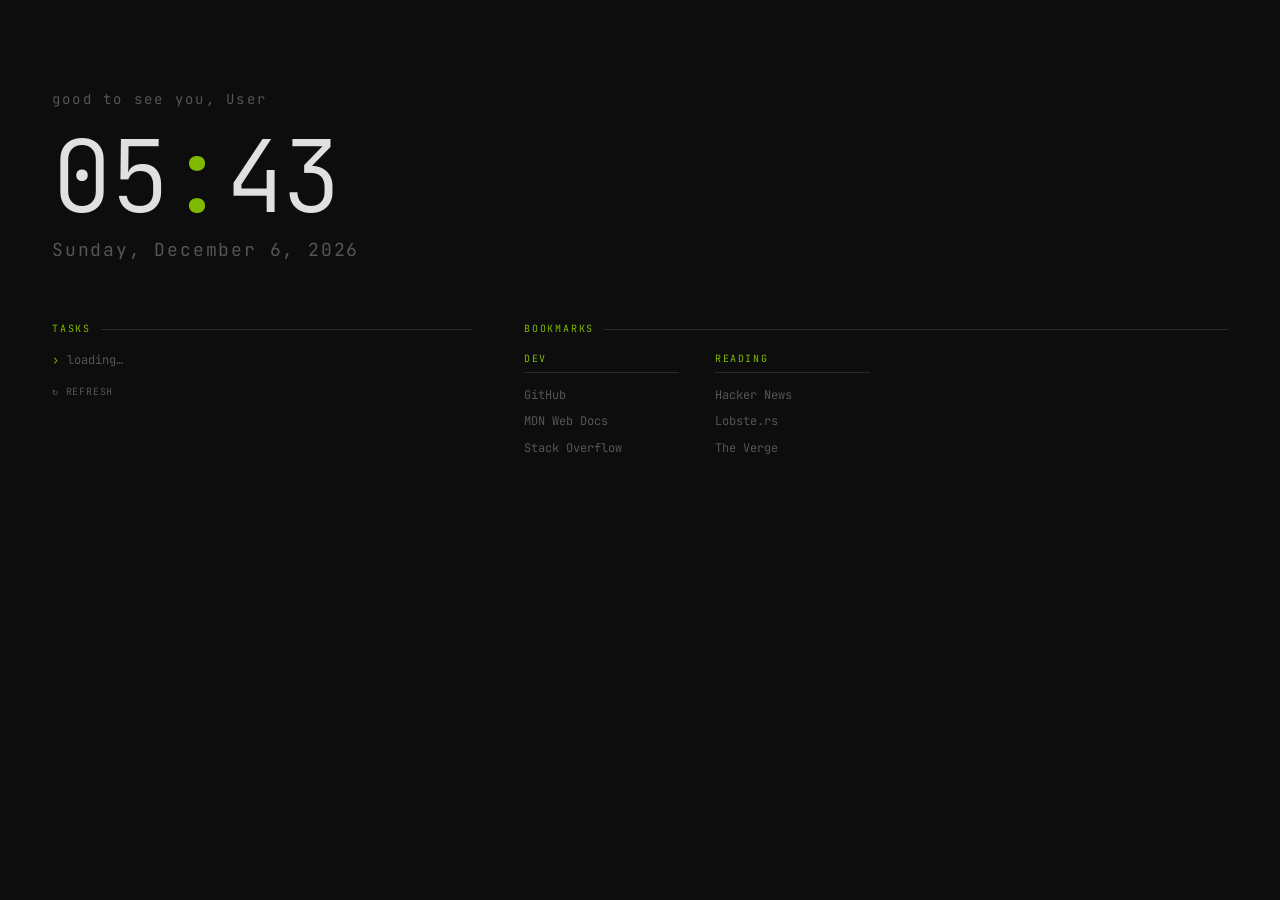
==== index.html @ afd22aeb "first commit" ====
<!DOCTYPE html>
<html lang="en">
<head>
  <meta charset="UTF-8">
  <meta name="viewport" content="width=device-width, initial-scale=1.0">
  <title>💀 Home</title>
  <link rel="preconnect" href="https://fonts.googleapis.com">
  <link rel="preconnect" href="https://fonts.gstatic.com" crossorigin>
  <link id="font-link" href="https://fonts.googleapis.com/css2?family=JetBrains+Mono:wght@300;400;700&display=swap" rel="stylesheet">
  <link rel="stylesheet" href="style.css">
</head>
<body>

<nav id="top-nav">
  <a id="settings-btn" href="settings.html">[ settings ]</a>
</nav>

<main id="main">
  <section id="hero">
    <div id="greeting"></div>
    <div id="clock">
      <span id="clock-h">00</span><span class="sep">:</span><span id="clock-m">00</span><span id="clock-ampm"></span>
    </div>
    <div id="date-line"></div>
  </section>

  <div id="content-row">
    <section id="tasks-col">
      <div class="sec-label">tasks</div>
      <div id="task-list">
        <div class="task-item muted">loading…</div>
      </div>
      <button id="task-refresh" class="ghost-btn">↻ refresh</button>
    </section>

    <section id="bookmarks-col">
      <div class="sec-label">bookmarks</div>
      <div id="bookmark-grid"></div>
    </section>
  </div>
</main>

<script src="storage.js"></script>
<script src="clock.js"></script>
<script src="bookmarks.js"></script>
<script src="tasks.js"></script>
<script src="main.js"></script>
</body>
</html>
---- style.css ----
:root {
  --bg:      #0d0d0d;
  --surface: #161616;
  --border:  #2a2a2a;
  --text:    #e0e0e0;
  --muted:   #555555;
  --accent:  #7fba00;
  --font:    'JetBrains Mono', 'Courier New', monospace;
}

*, *::before, *::after { box-sizing: border-box; margin: 0; padding: 0; }

html, body {
  height: 100%;
  overflow: hidden;
  background: var(--bg);
  color: var(--text);
  font-family: var(--font);
  font-size: 14px;
  line-height: 1.6;
  -webkit-font-smoothing: antialiased;
}

/* Hide scrollbar everywhere */
::-webkit-scrollbar { width: 0; background: transparent; }
::-webkit-scrollbar-thumb { background: transparent; }
* { scrollbar-width: none; }

a { color: var(--text); text-decoration: none; }
a:hover { color: var(--accent); }

input, select, textarea {
  font-family: var(--font);
  font-size: 13px;
  background: var(--surface);
  color: var(--text);
  border: 1px solid var(--border);
  border-radius: 3px;
  padding: 6px 10px;
  outline: none;
  transition: border-color 0.15s;
}
input:focus, select:focus, textarea:focus { border-color: var(--accent); }

input[type="radio"] {
  width: 14px; height: 14px;
  accent-color: var(--accent);
  padding: 0;
  background: none;
  border: none;
}

button {
  font-family: var(--font);
  font-size: 11px;
  cursor: pointer;
  border-radius: 3px;
  letter-spacing: 0.06em;
  text-transform: uppercase;
  padding: 5px 12px;
  transition: color 0.15s, border-color 0.15s, background 0.15s;
}

.ghost-btn {
  background: transparent;
  color: var(--muted);
  border: 1px solid var(--border);
}
.ghost-btn:hover { color: var(--accent); border-color: var(--accent); }

.primary-btn {
  background: var(--accent);
  color: var(--bg);
  border: 1px solid var(--accent);
  font-weight: 700;
}
.primary-btn:hover { background: transparent; color: var(--accent); }

.danger-btn {
  background: transparent;
  color: var(--muted);
  border: 1px solid var(--border);
  padding: 3px 8px;
}
.danger-btn:hover { color: #e05252; border-color: #e05252; }

.muted { color: var(--muted); }

/* Top nav */
#top-nav {
  position: fixed;
  top: 0; right: 0;
  padding: 14px 20px;
  z-index: 100;
}

#settings-btn {
  font-size: 11px;
  letter-spacing: 0.1em;
  text-transform: uppercase;
  color: var(--muted);
  opacity: 0;
  transition: opacity 0.2s, color 0.2s;
}
#settings-btn:hover {
  opacity: 1;
  color: var(--accent);
}

/* Section label */
.sec-label {
  font-size: 10px;
  letter-spacing: 0.18em;
  text-transform: uppercase;
  color: var(--accent);
  margin-bottom: 14px;
  display: flex;
  align-items: center;
  gap: 10px;
}
.sec-label::after {
  content: '';
  flex: 1;
  height: 1px;
  background: var(--border);
}

/* Toast */
.toast {
  position: fixed;
  bottom: 24px; right: 24px;
  background: var(--surface);
  border: 1px solid var(--accent);
  color: var(--accent);
  padding: 8px 16px;
  font-size: 11px;
  letter-spacing: 0.08em;
  text-transform: uppercase;
  z-index: 9999;
  animation: fadeInOut 2.5s forwards;
  pointer-events: none;
}
@keyframes fadeInOut {
  0%   { opacity: 0; transform: translateY(6px); }
  12%  { opacity: 1; transform: translateY(0); }
  75%  { opacity: 1; }
  100% { opacity: 0; }
}

/* ── Index page ──────────────────────────────────────── */
#main {
  height: 100vh;
  display: flex;
  flex-direction: column;
  padding: 0 52px 52px;
  max-width: 1600px;
  margin: 0 auto;
  width: 100%;
  overflow: hidden;
}

#hero {
  padding: 88px 0 56px;
  display: flex;
  flex-direction: column;
  gap: 4px;
  flex-shrink: 0;
}

#greeting {
  font-size: 14px;
  color: var(--muted);
  margin-bottom: 12px;
  letter-spacing: 0.16em;
}

#clock {
  font-size: clamp(54px, 9vw, 100px);
  font-weight: 300;
  letter-spacing: -0.025em;
  line-height: 1;
  font-variant-numeric: tabular-nums;
}

.sep { color: var(--accent); }

#clock-ampm {
  font-size: 0.32em;
  vertical-align: middle;
  color: var(--muted);
  letter-spacing: 0.12em;
}

#date-line {
  font-size: 18px;
  color: var(--muted);
  letter-spacing: 0.1em;
  margin-top: 6px;
}

#content-row {
  display: flex;
  gap: 52px;
  align-items: flex-start;
  flex: 1;
  overflow: hidden;
}

/* Tasks */
#tasks-col {
  flex: 0 0 420px;
  overflow: hidden;
}

#task-list {
  display: flex;
  flex-direction: column;
  gap: 5px;
  margin-bottom: 10px;
  max-height: 340px;
  overflow-y: auto;
}

.task-item {
  display: flex;
  align-items: flex-start;
  gap: 8px;
  font-size: 12px;
  color: var(--muted);
  line-height: 1.5;
}
.task-item::before {
  content: '›';
  color: var(--accent);
  flex-shrink: 0;
}
.task-item span {
  overflow: hidden;
  text-overflow: ellipsis;
  white-space: nowrap;
}

/* Local task check button */
.local-task-check {
  cursor: pointer;
  color: var(--accent);
  flex-shrink: 0;
  font-size: 11px;
  line-height: 1.8;
  user-select: none;
}
.local-task-check:hover { color: var(--text); }

/* Google Tasks specific */
.gtask-check {
  cursor: pointer;
  color: var(--accent);
  flex-shrink: 0;
  font-size: 11px;
  line-height: 1.8;
  user-select: none;
}
.gtask-check:hover { color: var(--text); }

.gtask-due {
  font-size: 9px;
  color: var(--muted);
  flex-shrink: 0;
  letter-spacing: 0.04em;
  border: 1px solid var(--border);
  padding: 1px 4px;
  border-radius: 2px;
}

.local-task-title { flex: 1; min-width: 0; overflow: hidden; text-overflow: ellipsis; white-space: nowrap; }

.local-task-del {
  flex-shrink: 0;
  font-size: 12px;
  line-height: 1.6;
  color: transparent;
  cursor: pointer;
  user-select: none;
  transition: color 0.12s;
  padding-left: 4px;
}
.task-item:hover .local-task-del { color: var(--border); }
.local-task-del:hover { color: #e05252 !important; }

#task-refresh {
  font-size: 10px;
  padding: 3px 0;
  border: none;
  background: transparent;
  color: var(--muted);
  text-transform: uppercase;
  letter-spacing: 0.08em;
  cursor: pointer;
}
#task-refresh:hover { color: var(--accent); }

/* Bookmarks */
#bookmarks-col {
  flex: 1;
  min-width: 0;
  overflow-x: auto;
  overflow-y: hidden;
}

#bookmark-grid {
  display: flex;
  gap: 36px;
  align-items: flex-start;
}

.bm-category { flex: 0 0 155px; }

.bm-cat-label {
  font-size: 10px;
  letter-spacing: 0.16em;
  text-transform: uppercase;
  color: var(--accent);
  margin-bottom: 10px;
  padding-bottom: 5px;
  border-bottom: 1px solid var(--border);
}

.bm-list {
  display: flex;
  flex-direction: column;
  gap: 1px;
}

.bm-link {
  display: flex;
  align-items: center;
  gap: 7px;
  color: var(--muted);
  font-size: 12px;
  padding: 3px 0;
  white-space: nowrap;
  overflow: hidden;
  text-overflow: ellipsis;
  transition: color 0.1s;
  position: relative;
}
.bm-link:hover {
  color: var(--text);
  font-weight: 700;
  text-decoration: underline;
  text-underline-offset: 3px;
  text-decoration-color: var(--accent);
}

.bm-fav {
  width: 12px;
  height: 12px;
  flex-shrink: 0;
  opacity: 0.45;
  image-rendering: -webkit-optimize-contrast;
}
.bm-link:hover .bm-fav { opacity: 1; }

.bm-title {
  overflow: hidden;
  text-overflow: ellipsis;
  white-space: nowrap;
  flex: 1;
  min-width: 0;
}

.bm-link .bm-tooltip {
  display: none;
  position: absolute;
  left: 0;
  top: 100%;
  background: var(--surface);
  border: 1px solid var(--border);
  color: var(--text);
  font-size: 11px;
  padding: 4px 9px;
  white-space: nowrap;
  z-index: 50;
  margin-top: 2px;
  font-weight: 400;
  text-decoration: none;
  pointer-events: none;
}
.bm-link:hover .bm-tooltip { display: block; }

@media (max-width: 720px) {
  html, body { overflow: auto; }
  #main { height: auto; overflow: visible; padding: 0 20px 40px; }
  #hero { padding: 64px 0 44px; }
  #content-row { flex-direction: column; gap: 36px; overflow: visible; }
  #tasks-col { flex: none; width: 100%; }
}

/* Due date badge on google tasks */
.task-due {
  display: inline-block;
  font-size: 9px;
  letter-spacing: 0.06em;
  color: var(--accent);
  border: 1px solid var(--border);
  padding: 0 4px;
  border-radius: 2px;
  margin-left: 5px;
  vertical-align: middle;
  white-space: nowrap;
  opacity: 0.8;
}
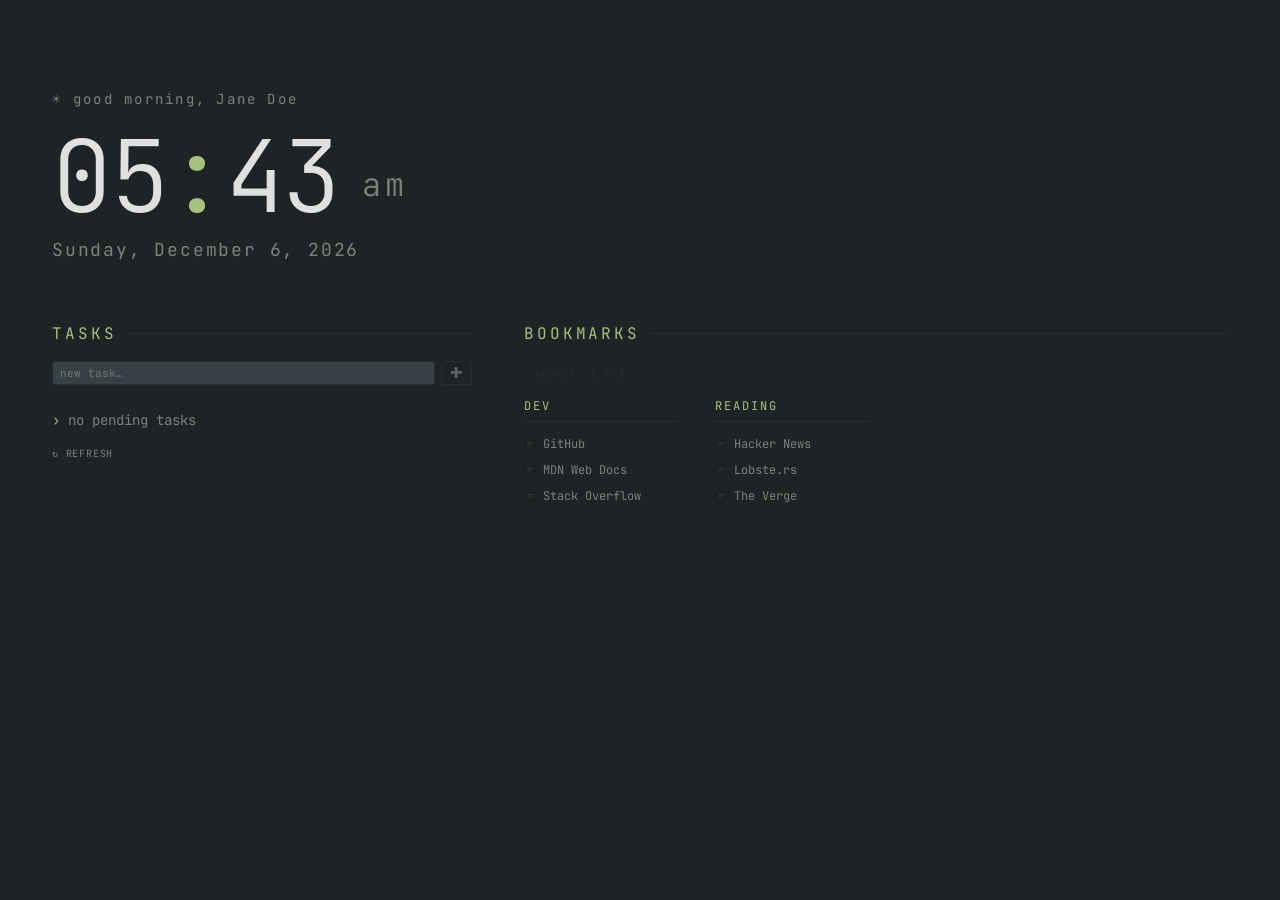
==== commit 1dab56ac: "[FEAT] Bookmark search feature" ====
--- a/index.html
+++ b/index.html
@@ -35,6 +35,16 @@
 
     <section id="bookmarks-col">
       <div class="sec-label">bookmarks</div>
+      <div id="bm-search-wrap">
+        <input
+          type="text"
+          id="bm-search"
+          class="bm-search-input"
+          placeholder="search  [ / ]"
+          autocomplete="off"
+          spellcheck="false"
+        >
+      </div>
       <div id="bookmark-grid"></div>
     </section>
   </div>
@@ -46,4 +56,4 @@
 <script src="tasks.js"></script>
 <script src="main.js"></script>
 </body>
-</html>
+</html>
--- a/style.css
+++ b/style.css
@@ -1,10 +1,10 @@
 :root {
-  --bg:      #0d0d0d;
-  --surface: #161616;
-  --border:  #2a2a2a;
+  --bg:      #1e2326;
+  --surface: #374145;
+  --border:  #272e33;
   --text:    #e0e0e0;
-  --muted:   #555555;
-  --accent:  #7fba00;
+  --muted:   #7a8478;
+  --accent:  #a7c080;
   --font:    'JetBrains Mono', 'Courier New', monospace;
 }
 
@@ -109,7 +109,7 @@
 
 /* Section label */
 .sec-label {
-  font-size: 10px;
+  font-size: 16px;
   letter-spacing: 0.18em;
   text-transform: uppercase;
   color: var(--accent);
@@ -147,7 +147,8 @@
   100% { opacity: 0; }
 }
 
-/* ── Index page ──────────────────────────────────────── */
+/* ── Index page ──────────────────────────────────────────────────────────── */
+
 #main {
   height: 100vh;
   display: flex;
@@ -225,7 +226,7 @@
   display: flex;
   align-items: flex-start;
   gap: 8px;
-  font-size: 12px;
+  font-size: 14px;
   color: var(--muted);
   line-height: 1.5;
 }
@@ -245,22 +246,23 @@
   cursor: pointer;
   color: var(--accent);
   flex-shrink: 0;
-  font-size: 11px;
+  font-size: 12px;
   line-height: 1.8;
   user-select: none;
 }
 .local-task-check:hover { color: var(--text); }
 
-/* Google Tasks specific */
+/* Google Tasks */
 .gtask-check {
   cursor: pointer;
   color: var(--accent);
   flex-shrink: 0;
-  font-size: 11px;
+  font-size: 12px;
   line-height: 1.8;
   user-select: none;
 }
 .gtask-check:hover { color: var(--text); }
+.gtask-check.task-btn-loading { opacity: 0.4; pointer-events: none; }
 
 .gtask-due {
   font-size: 9px;
@@ -305,18 +307,49 @@
   min-width: 0;
   overflow-x: auto;
   overflow-y: hidden;
+  display: flex;
+  flex-direction: column;
+}
+
+/* Bookmark search */
+#bm-search-wrap {
+  margin-bottom: 12px;
+  flex-shrink: 0;
+}
+
+.bm-search-input {
+  width: 200px;
+  font-size: 11px;
+  padding: 4px 9px;
+  color: var(--muted);
+  background: transparent;
+  border: 1px solid transparent;
+  border-radius: 3px;
+  transition: border-color 0.15s, color 0.15s, width 0.2s;
+}
+.bm-search-input::placeholder { color: var(--border); }
+.bm-search-input:focus {
+  border-color: var(--border);
+  color: var(--text);
+  outline: none;
+  width: 260px;
+}
+.bm-search-input:not(:placeholder-shown) {
+  border-color: var(--accent);
+  color: var(--text);
 }
 
 #bookmark-grid {
   display: flex;
   gap: 36px;
   align-items: flex-start;
+  flex: 1;
 }
 
 .bm-category { flex: 0 0 155px; }
 
 .bm-cat-label {
-  font-size: 10px;
+  font-size: 12px;
   letter-spacing: 0.16em;
   text-transform: uppercase;
   color: var(--accent);
@@ -377,7 +410,7 @@
   background: var(--surface);
   border: 1px solid var(--border);
   color: var(--text);
-  font-size: 11px;
+  font-size: 12px;
   padding: 4px 9px;
   white-space: nowrap;
   z-index: 50;
@@ -394,6 +427,8 @@
   #hero { padding: 64px 0 44px; }
   #content-row { flex-direction: column; gap: 36px; overflow: visible; }
   #tasks-col { flex: none; width: 100%; }
+  .bm-search-input { width: 100%; }
+  .bm-search-input:focus { width: 100%; }
 }
 
 /* Due date badge on google tasks */
@@ -409,4 +444,57 @@
   vertical-align: middle;
   white-space: nowrap;
   opacity: 0.8;
+}
+
+/* ── Task state classes ──────────────────────────────────────────────────── */
+
+.task-done          { opacity: 0.38; }
+.task-strikethrough { text-decoration: line-through; text-decoration-color: var(--accent); }
+.task-error-msg     { color: #e05252; }
+.task-inline-err    { color: #e05252; font-size: 10px; }
+
+/* Google Tasks add-task row */
+#gtask-add-row {
+  margin-bottom: 20px;
+  display: flex;
+  flex-direction: column;
+  gap: 5px;
+}
+
+.gtask-add-controls {
+  display: flex;
+  gap: 6px;
+}
+
+.task-text-input {
+  flex: 1;
+  font-size: 11px;
+  padding: 4px 7px;
+  min-width: 0;
+}
+
+.gtask-due-input {
+  font-size: 10px;
+  padding: 3px 7px;
+  color: var(--muted);
+  background: var(--surface);
+  border: 1px solid var(--border);
+  border-radius: 3px;
+  font-family: var(--font);
+  width: 100%;
+  color-scheme: dark;
+}
+.gtask-due-input:focus { border-color: var(--accent); }
+.gtask-due-input::-webkit-calendar-picker-indicator { filter: invert(0.6); cursor: pointer; }
+
+.gtask-add-btn {
+  padding: 3px 8px;
+  font-size: 10px;
+}
+
+/* Local task input row */
+#local-task-input-row {
+  margin-bottom: 20px;
+  display: flex;
+  gap: 6px;
 }
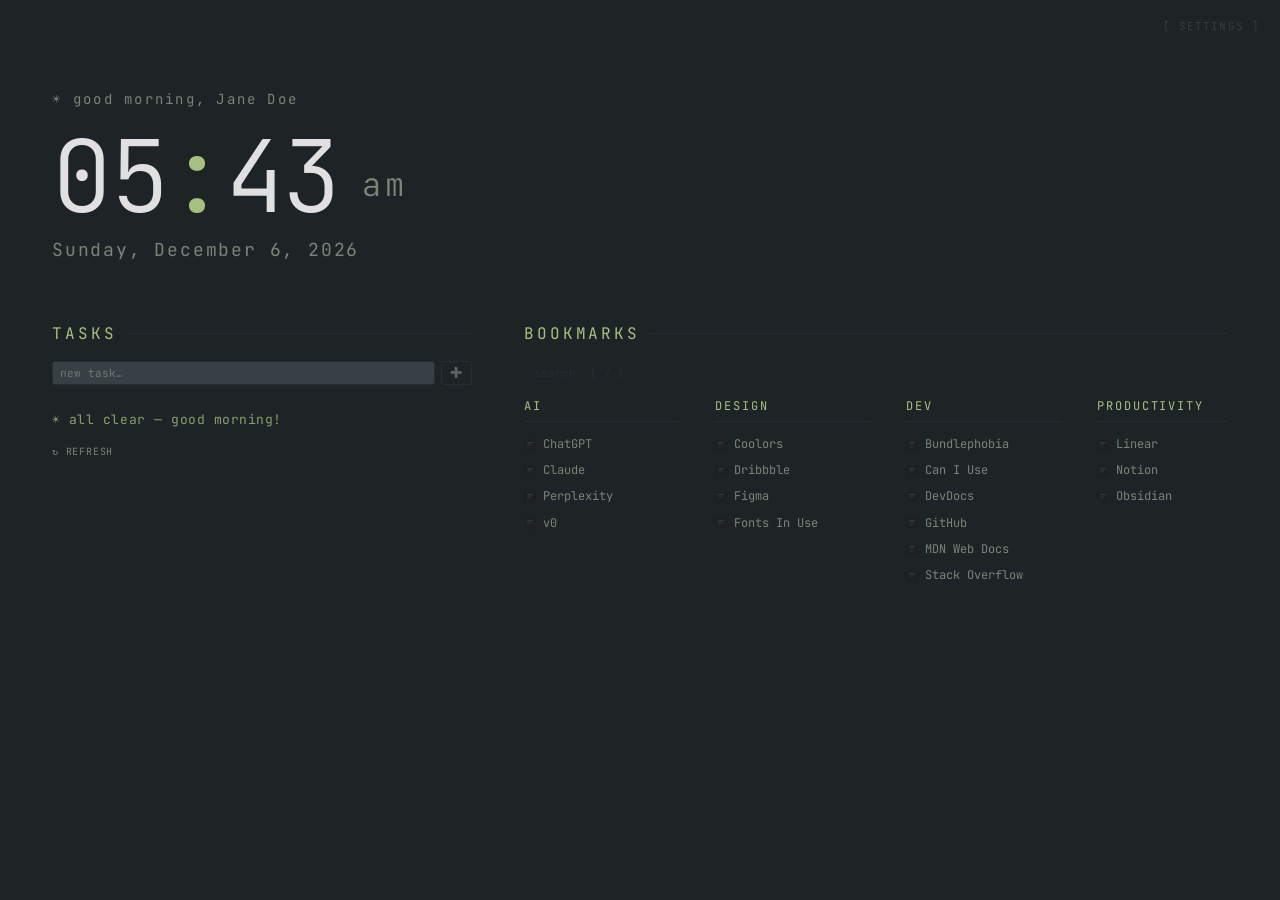
==== commit eea28b1d: "[Release] v0.4.2" ====
--- a/index.html
+++ b/index.html
@@ -7,7 +7,7 @@
   <link rel="preconnect" href="https://fonts.googleapis.com">
   <link rel="preconnect" href="https://fonts.gstatic.com" crossorigin>
   <link id="font-link" href="https://fonts.googleapis.com/css2?family=JetBrains+Mono:wght@300;400;700&display=swap" rel="stylesheet">
-  <link rel="stylesheet" href="style.css">
+  <link rel="stylesheet" href="css/style.css">
 </head>
 <body>
 
@@ -50,10 +50,10 @@
   </div>
 </main>
 
-<script src="storage.js"></script>
-<script src="clock.js"></script>
-<script src="bookmarks.js"></script>
-<script src="tasks.js"></script>
-<script src="main.js"></script>
+<script src="js/storage.js"></script>
+<script src="js/clock.js"></script>
+<script src="js/bookmarks.js"></script>
+<script src="js/tasks.js"></script>
+<script src="js/main.js"></script>
 </body>
 </html>
--- a/css/style.css
+++ b/css/style.css
@@ -0,0 +1,531 @@
+:root {
+  --bg:      #1e2326;
+  --surface: #374145;
+  --border:  #272e33;
+  --text:    #e0e0e0;
+  --muted:   #7a8478;
+  --accent:  #a7c080;
+  --font:    'JetBrains Mono', 'Courier New', monospace;
+}
+
+*, *::before, *::after { box-sizing: border-box; margin: 0; padding: 0; }
+
+html, body {
+  height: 100%;
+  overflow: hidden;
+  background: var(--bg);
+  color: var(--text);
+  font-family: var(--font);
+  font-size: 14px;
+  line-height: 1.6;
+  -webkit-font-smoothing: antialiased;
+}
+
+/* Hide scrollbar everywhere */
+::-webkit-scrollbar { width: 0; background: transparent; }
+::-webkit-scrollbar-thumb { background: transparent; }
+* { scrollbar-width: none; }
+
+a { color: var(--text); text-decoration: none; }
+a:hover { color: var(--accent); }
+
+input, select, textarea {
+  font-family: var(--font);
+  font-size: 13px;
+  background: var(--surface);
+  color: var(--text);
+  border: 1px solid var(--border);
+  border-radius: 3px;
+  padding: 6px 10px;
+  outline: none;
+  transition: border-color 0.15s;
+}
+input:focus, select:focus, textarea:focus { border-color: var(--accent); }
+
+input[type="radio"] {
+  width: 14px; height: 14px;
+  accent-color: var(--accent);
+  padding: 0;
+  background: none;
+  border: none;
+}
+
+button {
+  font-family: var(--font);
+  font-size: 11px;
+  cursor: pointer;
+  border-radius: 3px;
+  letter-spacing: 0.06em;
+  text-transform: uppercase;
+  padding: 5px 12px;
+  transition: color 0.15s, border-color 0.15s, background 0.15s;
+}
+
+.ghost-btn {
+  background: transparent;
+  color: var(--muted);
+  border: 1px solid var(--border);
+}
+.ghost-btn:hover { color: var(--accent); border-color: var(--accent); }
+
+.primary-btn {
+  background: var(--accent);
+  color: var(--bg);
+  border: 1px solid var(--accent);
+  font-weight: 700;
+}
+.primary-btn:hover { background: transparent; color: var(--accent); }
+
+.danger-btn {
+  background: transparent;
+  color: var(--muted);
+  border: 1px solid var(--border);
+  padding: 3px 8px;
+}
+.danger-btn:hover { color: #e05252; border-color: #e05252; }
+
+.muted { color: var(--muted); }
+
+/* Top nav */
+#top-nav {
+  position: fixed;
+  top: 0; right: 0;
+  padding: 14px 20px;
+  z-index: 100;
+}
+
+/* Settings link — always subtly visible, brightens on hover */
+#settings-btn {
+  font-size: 11px;
+  letter-spacing: 0.1em;
+  text-transform: uppercase;
+  color: var(--muted);
+  opacity: 0.28;
+  transition: opacity 0.2s, color 0.2s;
+}
+#settings-btn:hover {
+  opacity: 1;
+  color: var(--accent);
+}
+
+/* Section label */
+.sec-label {
+  font-size: 16px;
+  letter-spacing: 0.18em;
+  text-transform: uppercase;
+  color: var(--accent);
+  margin-bottom: 14px;
+  display: flex;
+  align-items: center;
+  gap: 10px;
+}
+.sec-label::after {
+  content: '';
+  flex: 1;
+  height: 1px;
+  background: var(--border);
+}
+
+/* Toast */
+.toast {
+  position: fixed;
+  bottom: 24px; right: 24px;
+  background: var(--surface);
+  border: 1px solid var(--accent);
+  color: var(--accent);
+  padding: 8px 16px;
+  font-size: 11px;
+  letter-spacing: 0.08em;
+  text-transform: uppercase;
+  z-index: 9999;
+  animation: fadeInOut 2.5s forwards;
+  pointer-events: none;
+}
+@keyframes fadeInOut {
+  0%   { opacity: 0; transform: translateY(6px); }
+  12%  { opacity: 1; transform: translateY(0); }
+  75%  { opacity: 1; }
+  100% { opacity: 0; }
+}
+
+/* ── Index page ──────────────────────────────────────────────────────────── */
+
+#main {
+  height: 100vh;
+  display: flex;
+  flex-direction: column;
+  padding: 0 52px 52px;
+  max-width: 1600px;
+  margin: 0 auto;
+  width: 100%;
+  overflow: hidden;
+}
+
+#hero {
+  padding: 88px 0 56px;
+  display: flex;
+  flex-direction: column;
+  gap: 4px;
+  flex-shrink: 0;
+}
+
+#greeting {
+  font-size: 14px;
+  color: var(--muted);
+  margin-bottom: 12px;
+  letter-spacing: 0.16em;
+}
+
+#clock {
+  font-size: clamp(54px, 9vw, 100px);
+  font-weight: 300;
+  letter-spacing: -0.025em;
+  line-height: 1;
+  font-variant-numeric: tabular-nums;
+  /* cursor set via JS so it only applies when the element is interactive */
+  user-select: none;
+}
+
+.sep { color: var(--accent); }
+
+#clock-ampm {
+  font-size: 0.32em;
+  vertical-align: middle;
+  color: var(--muted);
+  letter-spacing: 0.12em;
+}
+
+#date-line {
+  font-size: 18px;
+  color: var(--muted);
+  letter-spacing: 0.1em;
+  margin-top: 6px;
+}
+
+#content-row {
+  display: flex;
+  gap: 52px;
+  align-items: flex-start;
+  flex: 1;
+  overflow: hidden;
+}
+
+/* Tasks */
+#tasks-col {
+  flex: 0 0 420px;
+  overflow: hidden;
+}
+
+#task-list {
+  display: flex;
+  flex-direction: column;
+  gap: 5px;
+  margin-bottom: 10px;
+  max-height: 340px;
+  overflow-y: auto;
+}
+
+.task-item {
+  display: flex;
+  align-items: flex-start;
+  gap: 8px;
+  font-size: 14px;
+  color: var(--muted);
+  line-height: 1.5;
+}
+.task-item::before {
+  content: '›';
+  color: var(--accent);
+  flex-shrink: 0;
+}
+.task-item span {
+  overflow: hidden;
+  text-overflow: ellipsis;
+  white-space: nowrap;
+}
+
+/* Empty state — no bullet prefix */
+.task-empty-state::before { content: none; }
+.task-empty-state {
+  color: var(--accent);
+  font-size: 13px;
+  letter-spacing: 0.04em;
+  opacity: 0.8;
+}
+
+/* Task row fade-out before removal */
+@keyframes task-fade-out {
+  from { opacity: 1; transform: translateX(0); }
+  to   { opacity: 0; transform: translateX(-12px); }
+}
+.task-fading {
+  animation: task-fade-out 0.22s ease-out forwards;
+  pointer-events: none;
+}
+
+/* Local task check button */
+.local-task-check {
+  cursor: pointer;
+  color: var(--accent);
+  flex-shrink: 0;
+  font-size: 12px;
+  line-height: 1.8;
+  user-select: none;
+}
+.local-task-check:hover { color: var(--text); }
+
+/* Google Tasks */
+.gtask-check {
+  cursor: pointer;
+  color: var(--accent);
+  flex-shrink: 0;
+  font-size: 12px;
+  line-height: 1.8;
+  user-select: none;
+}
+.gtask-check:hover { color: var(--text); }
+.gtask-check.task-btn-loading { opacity: 0.4; pointer-events: none; }
+
+.gtask-due {
+  font-size: 9px;
+  color: var(--muted);
+  flex-shrink: 0;
+  letter-spacing: 0.04em;
+  border: 1px solid var(--border);
+  padding: 1px 4px;
+  border-radius: 2px;
+}
+
+.local-task-title { flex: 1; min-width: 0; overflow: hidden; text-overflow: ellipsis; white-space: nowrap; }
+
+.local-task-del {
+  flex-shrink: 0;
+  font-size: 12px;
+  line-height: 1.6;
+  color: transparent;
+  cursor: pointer;
+  user-select: none;
+  transition: color 0.12s;
+  padding-left: 4px;
+}
+.task-item:hover .local-task-del { color: var(--border); }
+.local-task-del:hover { color: #e05252 !important; }
+
+#task-refresh {
+  font-size: 10px;
+  padding: 3px 0;
+  border: none;
+  background: transparent;
+  color: var(--muted);
+  text-transform: uppercase;
+  letter-spacing: 0.08em;
+  cursor: pointer;
+}
+#task-refresh:hover { color: var(--accent); }
+
+/* Bookmarks */
+#bookmarks-col {
+  flex: 1;
+  min-width: 0;
+  overflow-x: auto;
+  overflow-y: hidden;
+  display: flex;
+  flex-direction: column;
+}
+
+/* Bookmark search */
+#bm-search-wrap {
+  margin-bottom: 12px;
+  flex-shrink: 0;
+}
+
+.bm-search-input {
+  width: 200px;
+  font-size: 11px;
+  padding: 4px 9px;
+  color: var(--muted);
+  background: transparent;
+  border: 1px solid transparent;
+  border-radius: 3px;
+  transition: border-color 0.15s, color 0.15s, width 0.2s;
+}
+.bm-search-input::placeholder { color: var(--border); }
+.bm-search-input:focus {
+  border-color: var(--border);
+  color: var(--text);
+  outline: none;
+  width: 260px;
+}
+.bm-search-input:not(:placeholder-shown) {
+  border-color: var(--accent);
+  color: var(--text);
+}
+
+#bookmark-grid {
+  display: flex;
+  gap: 36px;
+  align-items: flex-start;
+  flex: 1;
+}
+
+.bm-category { flex: 0 0 155px; }
+
+.bm-cat-label {
+  font-size: 12px;
+  letter-spacing: 0.16em;
+  text-transform: uppercase;
+  color: var(--accent);
+  margin-bottom: 10px;
+  padding-bottom: 5px;
+  border-bottom: 1px solid var(--border);
+}
+
+.bm-list {
+  display: flex;
+  flex-direction: column;
+  gap: 1px;
+}
+
+.bm-link {
+  display: flex;
+  align-items: center;
+  gap: 7px;
+  color: var(--muted);
+  font-size: 12px;
+  padding: 3px 0;
+  white-space: nowrap;
+  overflow: hidden;
+  text-overflow: ellipsis;
+  transition: color 0.1s;
+  position: relative;
+  border-radius: 2px;
+  outline: none;
+}
+.bm-link:hover,
+.bm-link:focus {
+  color: var(--text);
+  font-weight: 700;
+  text-decoration: underline;
+  text-underline-offset: 3px;
+  text-decoration-color: var(--accent);
+}
+/* Keyboard focus ring — visible but not intrusive */
+.bm-link:focus-visible {
+  outline: 1px solid var(--accent);
+  outline-offset: 2px;
+}
+
+.bm-fav {
+  width: 12px;
+  height: 12px;
+  flex-shrink: 0;
+  opacity: 0.45;
+  image-rendering: -webkit-optimize-contrast;
+}
+.bm-link:hover .bm-fav,
+.bm-link:focus .bm-fav { opacity: 1; }
+
+.bm-title {
+  overflow: hidden;
+  text-overflow: ellipsis;
+  white-space: nowrap;
+  flex: 1;
+  min-width: 0;
+}
+
+.bm-link .bm-tooltip {
+  display: none;
+  position: absolute;
+  left: 0;
+  top: 100%;
+  background: var(--surface);
+  border: 1px solid var(--border);
+  color: var(--text);
+  font-size: 12px;
+  padding: 4px 9px;
+  white-space: nowrap;
+  z-index: 50;
+  margin-top: 2px;
+  font-weight: 400;
+  text-decoration: none;
+  pointer-events: none;
+}
+.bm-link:hover .bm-tooltip { display: block; }
+
+@media (max-width: 720px) {
+  html, body { overflow: auto; }
+  #main { height: auto; overflow: visible; padding: 0 20px 40px; }
+  #hero { padding: 64px 0 44px; }
+  #content-row { flex-direction: column; gap: 36px; overflow: visible; }
+  #tasks-col { flex: none; width: 100%; }
+  .bm-search-input { width: 100%; }
+  .bm-search-input:focus { width: 100%; }
+}
+
+/* Due date badge on google tasks */
+.task-due {
+  display: inline-block;
+  font-size: 9px;
+  letter-spacing: 0.06em;
+  color: var(--accent);
+  border: 1px solid var(--border);
+  padding: 0 4px;
+  border-radius: 2px;
+  margin-left: 5px;
+  vertical-align: middle;
+  white-space: nowrap;
+  opacity: 0.8;
+}
+
+/* ── Task state classes ──────────────────────────────────────────────────── */
+
+.task-done          { opacity: 0.38; }
+.task-strikethrough { text-decoration: line-through; text-decoration-color: var(--accent); }
+.task-error-msg     { color: #e05252; }
+.task-inline-err    { color: #e05252; font-size: 10px; }
+
+/* Google Tasks add-task row */
+#gtask-add-row {
+  margin-bottom: 20px;
+  display: flex;
+  flex-direction: column;
+  gap: 5px;
+}
+
+.gtask-add-controls {
+  display: flex;
+  gap: 6px;
+}
+
+.task-text-input {
+  flex: 1;
+  font-size: 11px;
+  padding: 4px 7px;
+  min-width: 0;
+}
+
+.gtask-due-input {
+  font-size: 10px;
+  padding: 3px 7px;
+  color: var(--muted);
+  background: var(--surface);
+  border: 1px solid var(--border);
+  border-radius: 3px;
+  font-family: var(--font);
+  width: 100%;
+  color-scheme: dark;
+}
+.gtask-due-input:focus { border-color: var(--accent); }
+.gtask-due-input::-webkit-calendar-picker-indicator { filter: invert(0.6); cursor: pointer; }
+
+.gtask-add-btn {
+  padding: 3px 8px;
+  font-size: 10px;
+}
+
+/* Local task input row */
+#local-task-input-row {
+  margin-bottom: 20px;
+  display: flex;
+  gap: 6px;
+}
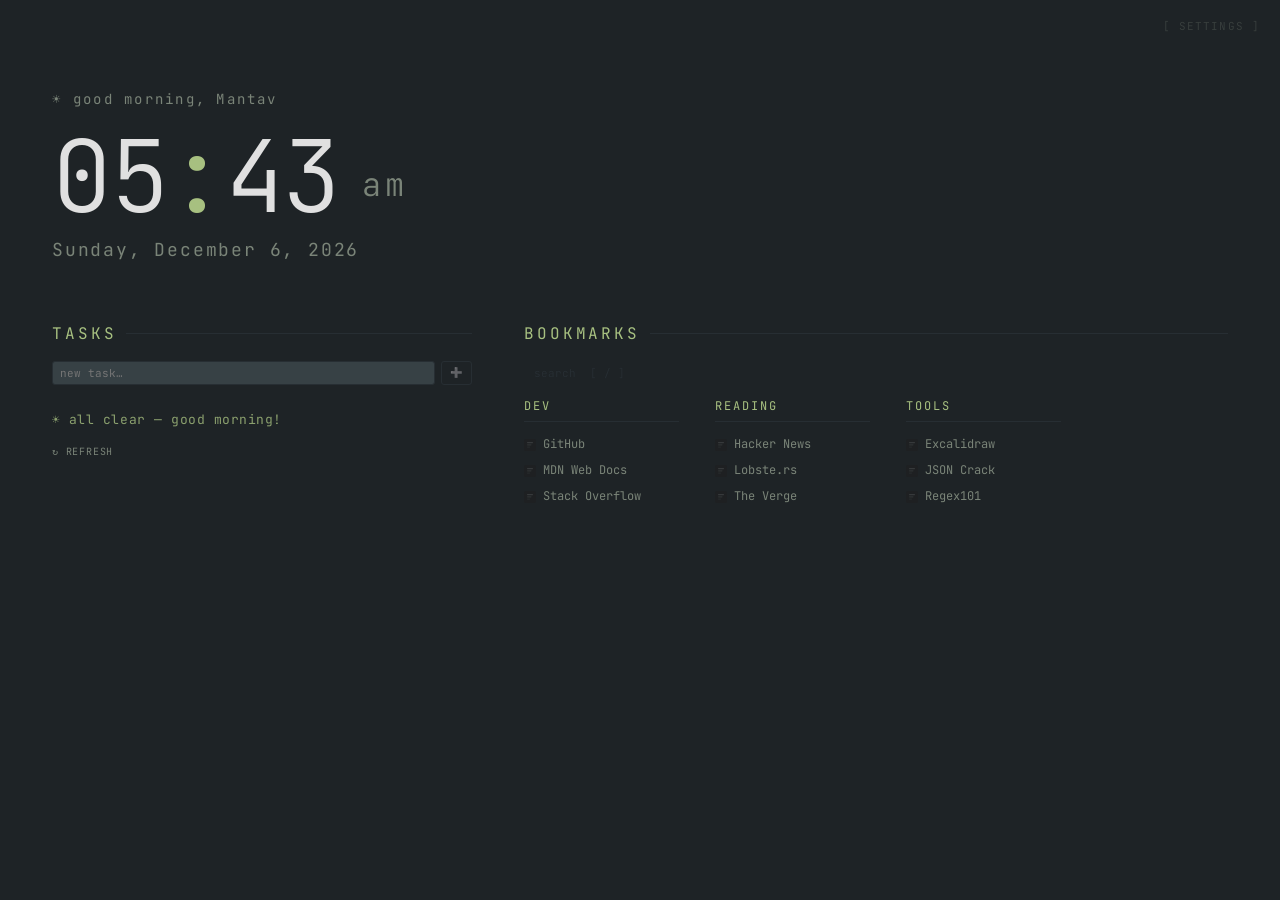
==== commit 81117345: "add shortcut" ====
--- a/index.html
+++ b/index.html
@@ -3,7 +3,7 @@
 <head>
   <meta charset="UTF-8">
   <meta name="viewport" content="width=device-width, initial-scale=1.0">
-  <title>💀 Home</title>
+  <title>Home</title>
   <link rel="preconnect" href="https://fonts.googleapis.com">
   <link rel="preconnect" href="https://fonts.gstatic.com" crossorigin>
   <link id="font-link" href="https://fonts.googleapis.com/css2?family=JetBrains+Mono:wght@300;400;700&display=swap" rel="stylesheet">
